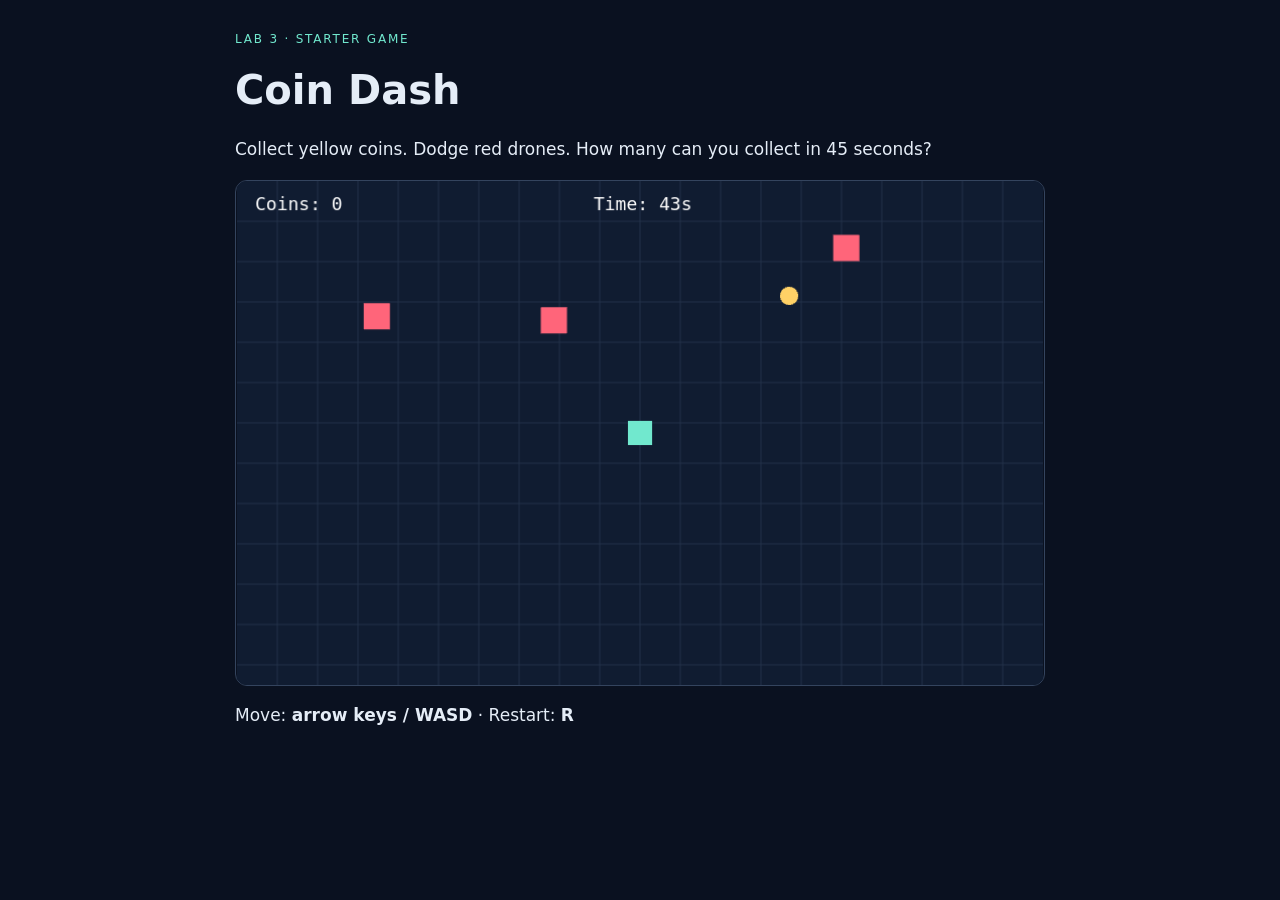
==== index.html @ 7acb4186 "Initial commit" ====
<!doctype html>
<html lang="en">
<head>
<meta charset="utf-8"><meta name="viewport" content="width=device-width,initial-scale=1">
<title>Coin Dash — Lab 3 starter</title>
<link rel="stylesheet" href="style.css">
</head>
<body>
<main>
  <header><p>LAB 3 · STARTER GAME</p><h1>Coin Dash</h1>
  <p>Collect yellow coins. Dodge red drones. How many can you collect in 45 seconds?</p></header>
  <div id="game" aria-label="Coin Dash game. Move with arrow keys or WASD."></div>
  <p>Move: <strong>arrow keys / WASD</strong> · Restart: <strong>R</strong></p>
</main>
<script src="vendor/phaser-3.90.0.min.js"></script>
<script src="settings.js"></script><script src="game.js"></script>
</body>
</html>
---- style.css ----
* { box-sizing: border-box; }
body { margin: 0; background: #0a1120; color: #e5edf7; font: 17px/1.5 system-ui, sans-serif; }
main { max-width: 850px; margin: 30px auto; padding: 0 20px; }
header > p:first-child { color: #71e8ce; font-size: 12px; letter-spacing: .15em; }
h1 { margin: 0; font-size: 40px; }
#game { border: 1px solid #34445e; border-radius: 12px; overflow: hidden; }
canvas { display: block; }
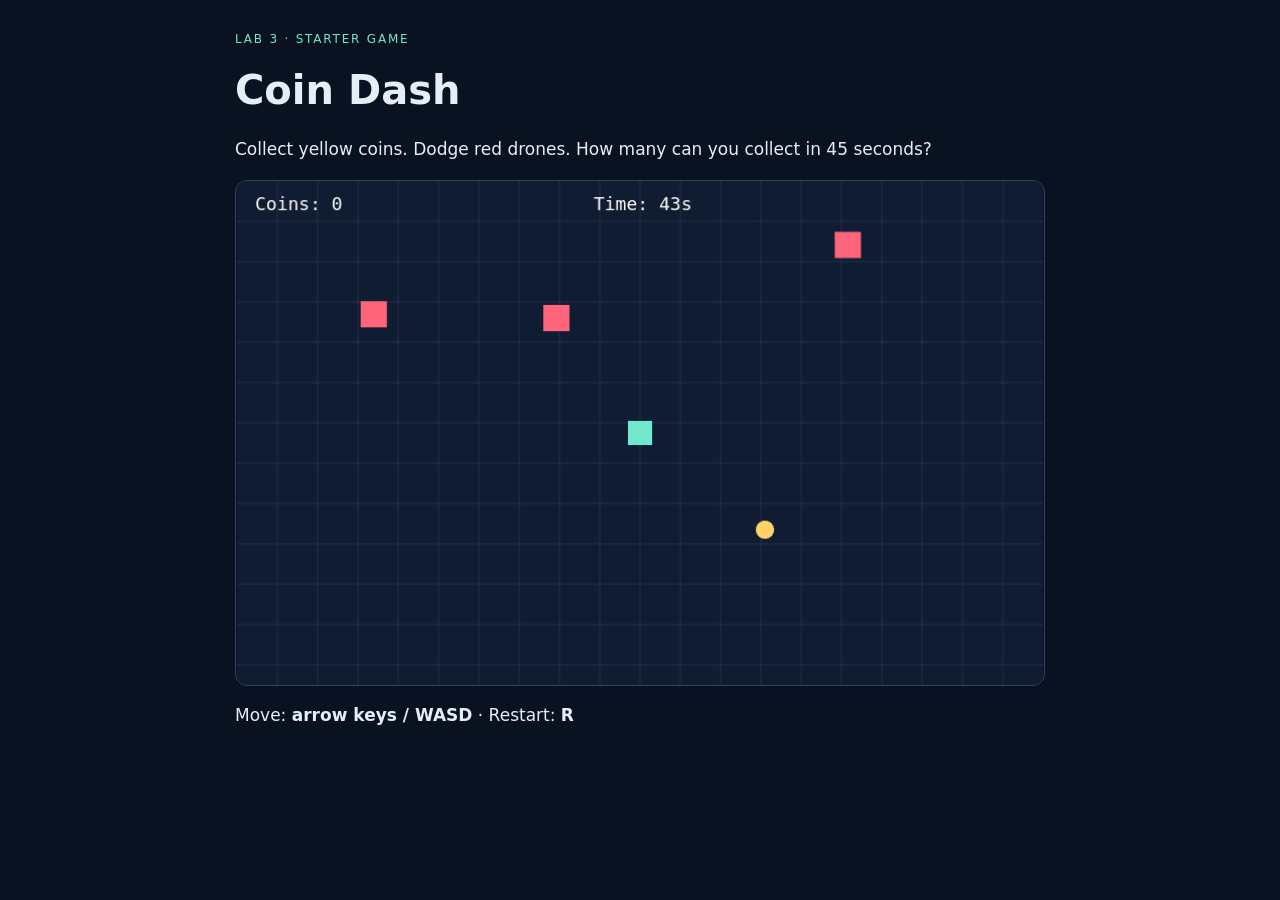
==== commit 9b4e1064: "just cheking Co-Authored-By: Claude Opus 5.5 <noreply@anthropic.com>" ====
--- a/index.html
+++ b/index.html
@@ -1,4 +1,5 @@
 <!doctype html>
+<!-- Edited by Ruth -->
 <html lang="en">
 <head>
 <meta charset="utf-8"><meta name="viewport" content="width=device-width,initial-scale=1">
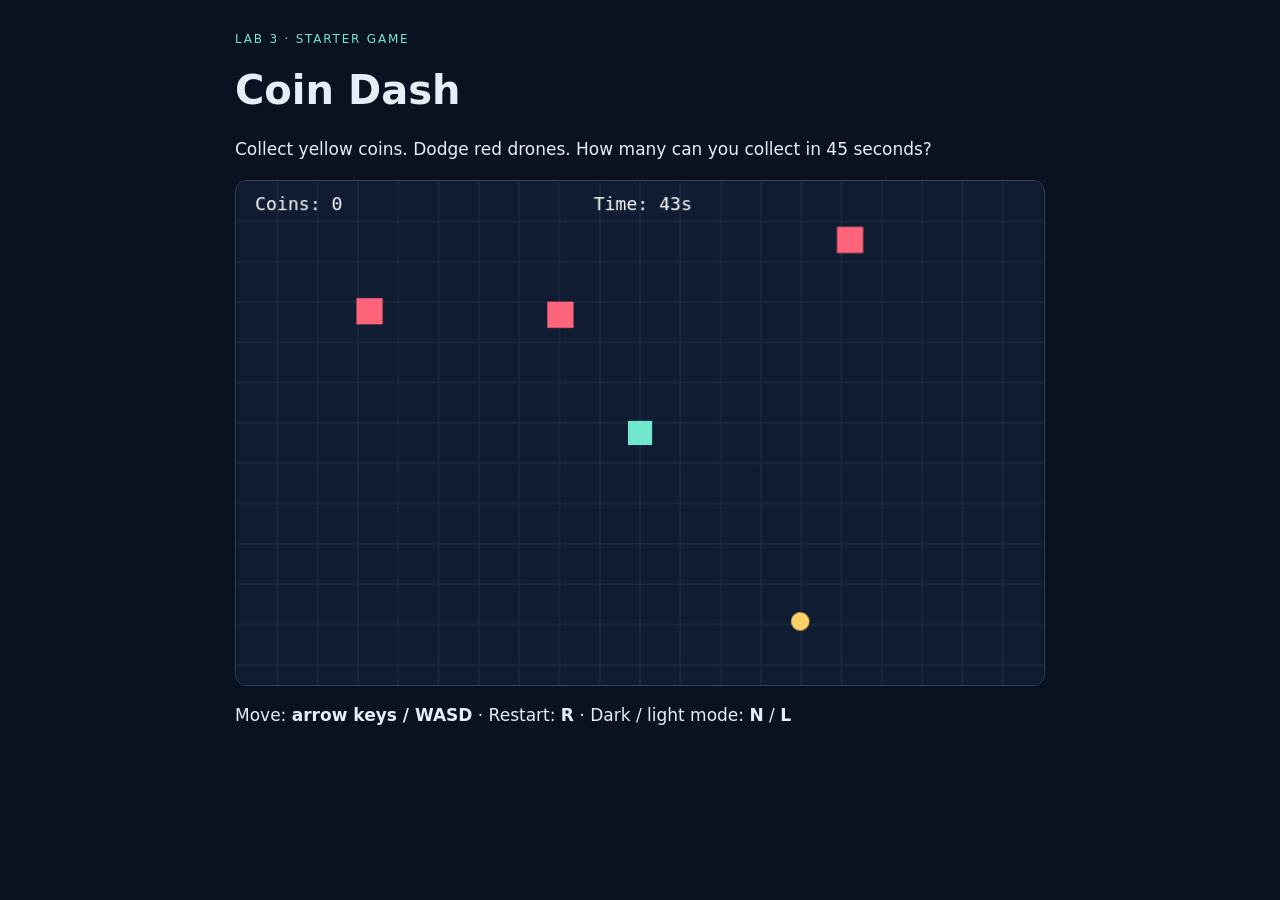
==== commit dff54df9: "Add dark/light mode toggle (N = dark, L = light) Light-mode colors live in settings.js next to the e" ====
--- a/index.html
+++ b/index.html
@@ -11,7 +11,7 @@
   <header><p>LAB 3 · STARTER GAME</p><h1>Coin Dash</h1>
   <p>Collect yellow coins. Dodge red drones. How many can you collect in 45 seconds?</p></header>
   <div id="game" aria-label="Coin Dash game. Move with arrow keys or WASD."></div>
-  <p>Move: <strong>arrow keys / WASD</strong> · Restart: <strong>R</strong></p>
+  <p>Move: <strong>arrow keys / WASD</strong> · Restart: <strong>R</strong> · Dark / light mode: <strong>N</strong> / <strong>L</strong></p>
 </main>
 <script src="vendor/phaser-3.90.0.min.js"></script>
 <script src="settings.js"></script><script src="game.js"></script>
--- a/style.css
+++ b/style.css
@@ -5,3 +5,6 @@
 h1 { margin: 0; font-size: 40px; }
 #game { border: 1px solid #34445e; border-radius: 12px; overflow: hidden; }
 canvas { display: block; }
+body.light { background: #f6f8fb; color: #132036; }
+body.light header > p:first-child { color: #0f8a74; }
+body.light #game { border-color: #c3cddb; }
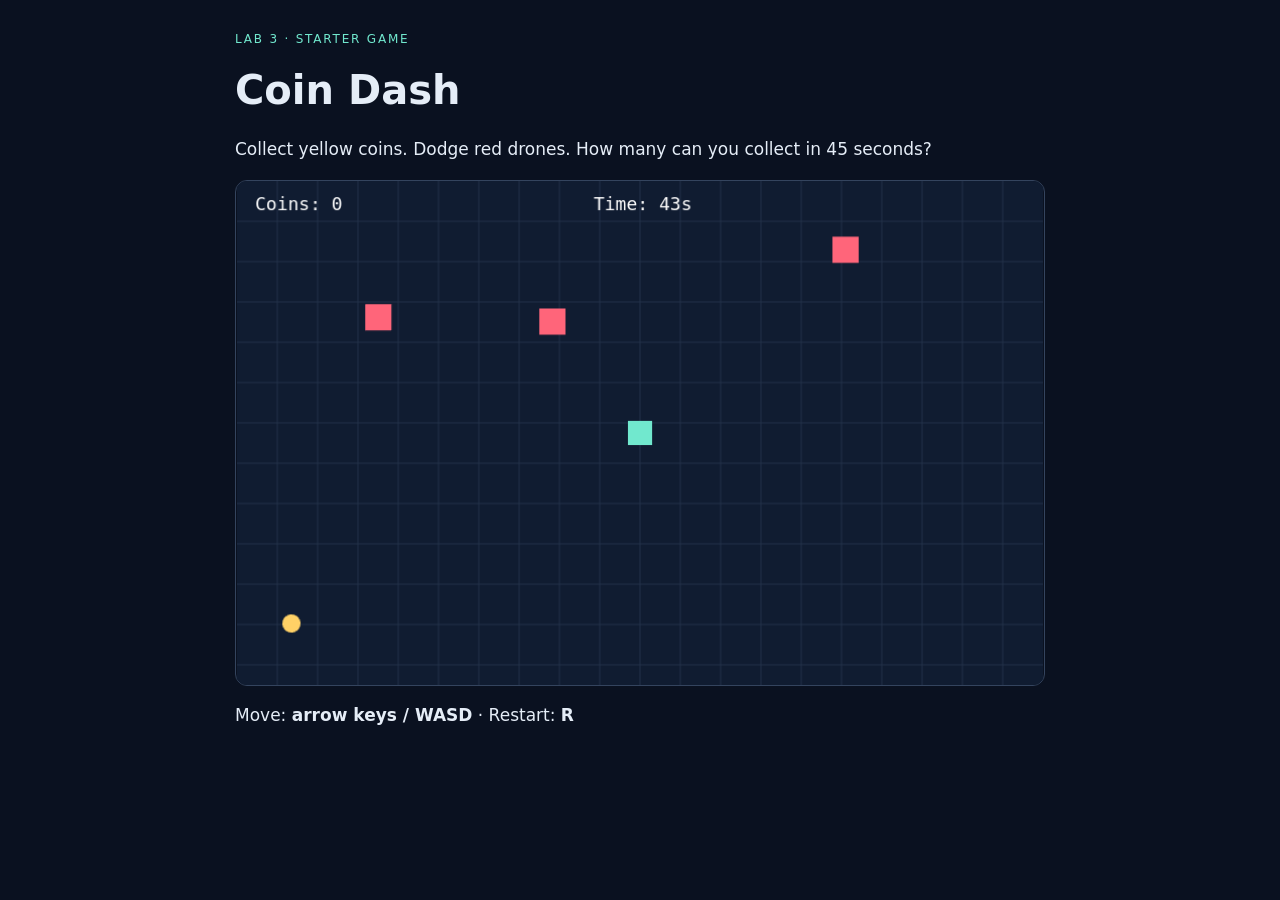
==== commit e222a051: "Add Web Audio sound effects for coin pickup and drone hit Retro 8-bit style, synthesized at runtime " ====
--- a/index.html
+++ b/index.html
@@ -11,9 +11,9 @@
   <header><p>LAB 3 · STARTER GAME</p><h1>Coin Dash</h1>
   <p>Collect yellow coins. Dodge red drones. How many can you collect in 45 seconds?</p></header>
   <div id="game" aria-label="Coin Dash game. Move with arrow keys or WASD."></div>
-  <p>Move: <strong>arrow keys / WASD</strong> · Restart: <strong>R</strong> · Dark / light mode: <strong>N</strong> / <strong>L</strong></p>
+  <p>Move: <strong>arrow keys / WASD</strong> · Restart: <strong>R</strong></p>
 </main>
 <script src="vendor/phaser-3.90.0.min.js"></script>
-<script src="settings.js"></script><script src="game.js"></script>
+<script src="settings.js"></script><script src="sounds.js"></script><script src="game.js"></script>
 </body>
 </html>
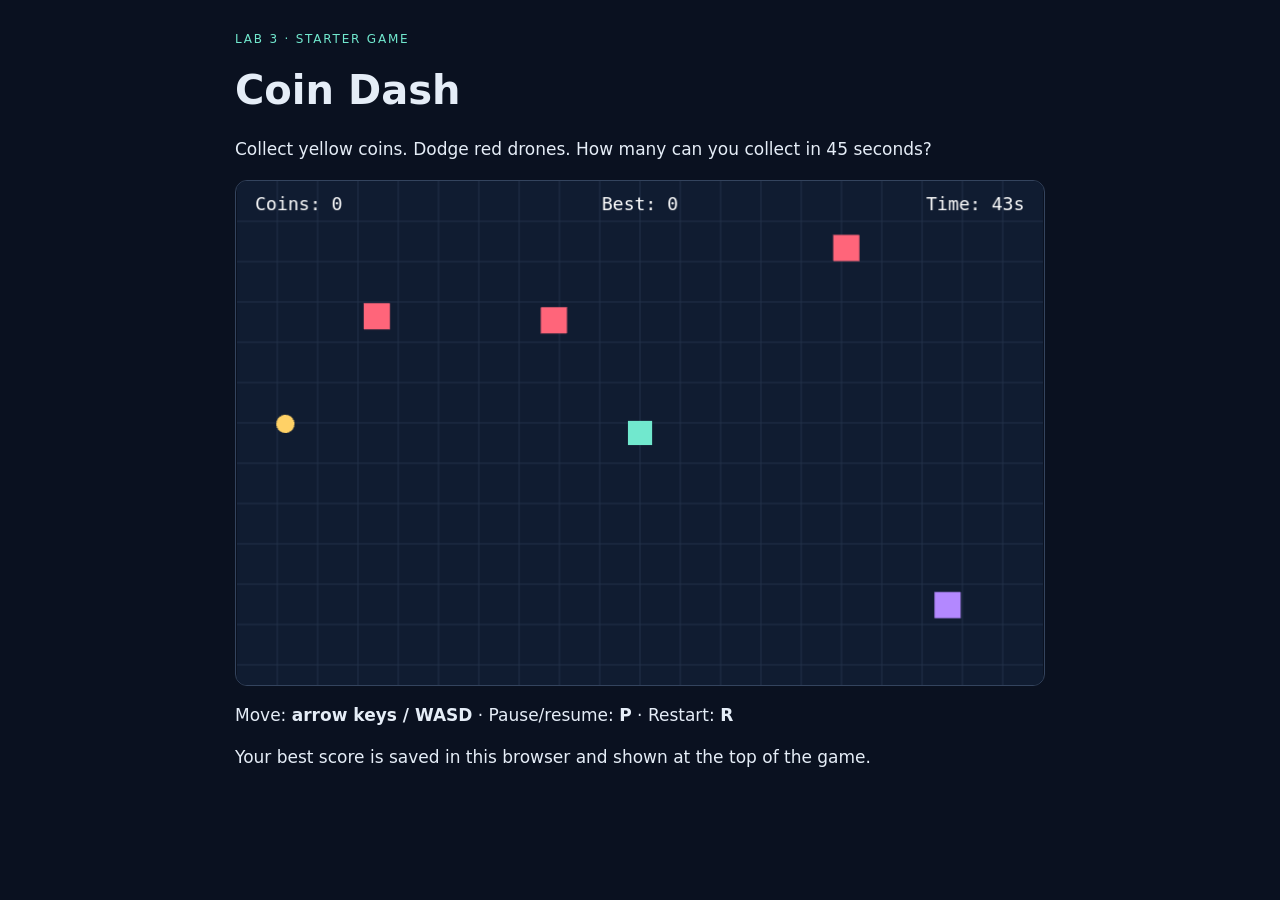
==== commit 1c1b54dc: "Document pause (P) and persistent high score Co-Authored-By: Claude Opus 5.5 <noreply@anthropic.com>" ====
--- a/index.html
+++ b/index.html
@@ -10,10 +10,11 @@
 <main>
   <header><p>LAB 3 · STARTER GAME</p><h1>Coin Dash</h1>
   <p>Collect yellow coins. Dodge red drones. How many can you collect in 45 seconds?</p></header>
-  <div id="game" aria-label="Coin Dash game. Move with arrow keys or WASD."></div>
-  <p>Move: <strong>arrow keys / WASD</strong> · Restart: <strong>R</strong></p>
+  <div id="game" aria-label="Coin Dash game. Move with arrow keys or WASD, pause with P."></div>
+  <p>Move: <strong>arrow keys / WASD</strong> · Pause/resume: <strong>P</strong> · Restart: <strong>R</strong></p>
+  <p>Your best score is saved in this browser and shown at the top of the game.</p>
 </main>
 <script src="vendor/phaser-3.90.0.min.js"></script>
-<script src="settings.js"></script><script src="sounds.js"></script><script src="game.js"></script>
+<script src="settings.js"></script><script src="game.js"></script>
 </body>
 </html>
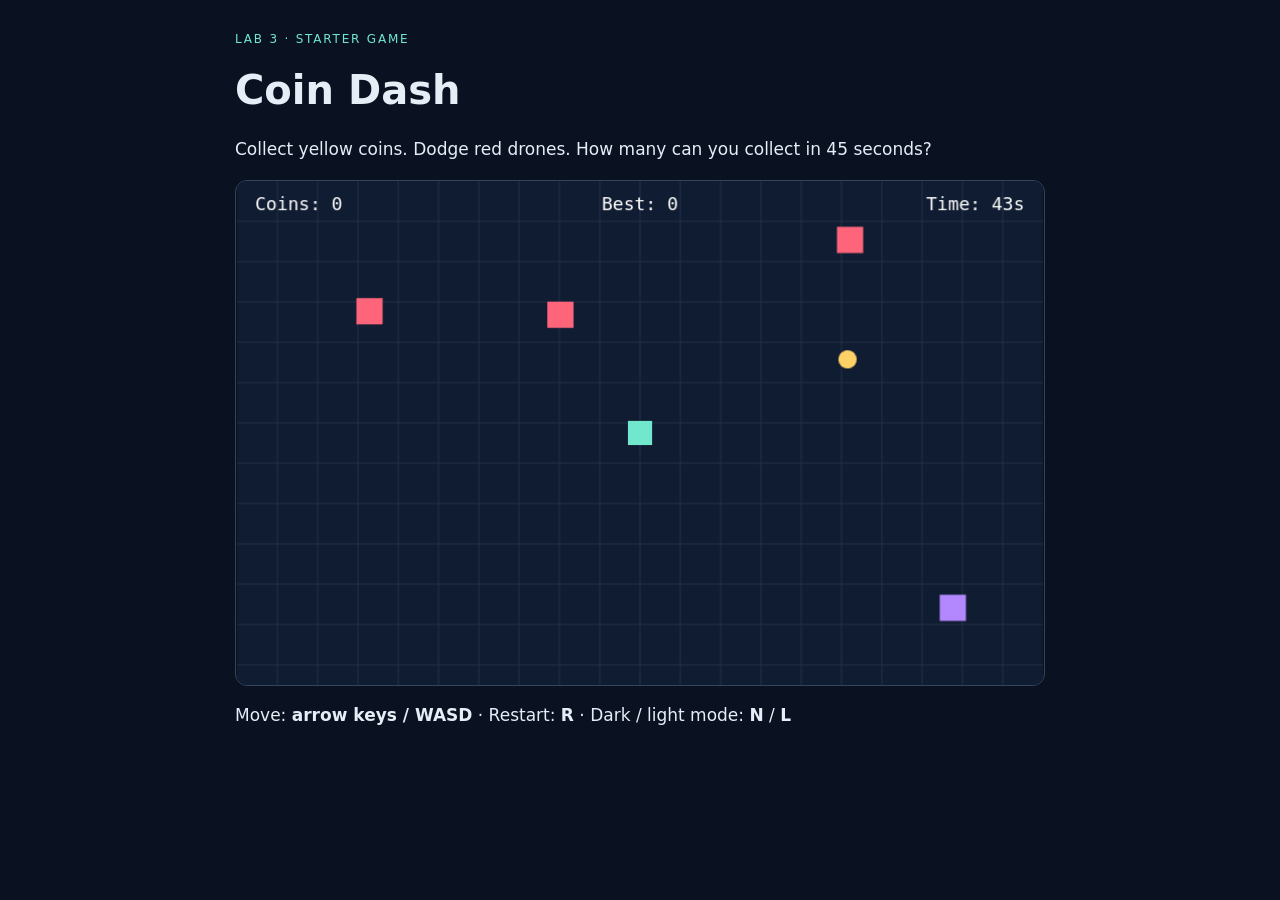
==== commit 2c113576: "Merge remote-tracking branch 'origin/ruth/dark-mode' # Conflicts: #	game.js #	settings.js" ====
--- a/index.html
+++ b/index.html
@@ -10,11 +10,10 @@
 <main>
   <header><p>LAB 3 · STARTER GAME</p><h1>Coin Dash</h1>
   <p>Collect yellow coins. Dodge red drones. How many can you collect in 45 seconds?</p></header>
-  <div id="game" aria-label="Coin Dash game. Move with arrow keys or WASD, pause with P."></div>
-  <p>Move: <strong>arrow keys / WASD</strong> · Pause/resume: <strong>P</strong> · Restart: <strong>R</strong></p>
-  <p>Your best score is saved in this browser and shown at the top of the game.</p>
+  <div id="game" aria-label="Coin Dash game. Move with arrow keys or WASD."></div>
+  <p>Move: <strong>arrow keys / WASD</strong> · Restart: <strong>R</strong> · Dark / light mode: <strong>N</strong> / <strong>L</strong></p>
 </main>
 <script src="vendor/phaser-3.90.0.min.js"></script>
-<script src="settings.js"></script><script src="game.js"></script>
+<script src="settings.js"></script><script src="sounds.js"></script><script src="game.js"></script>
 </body>
 </html>
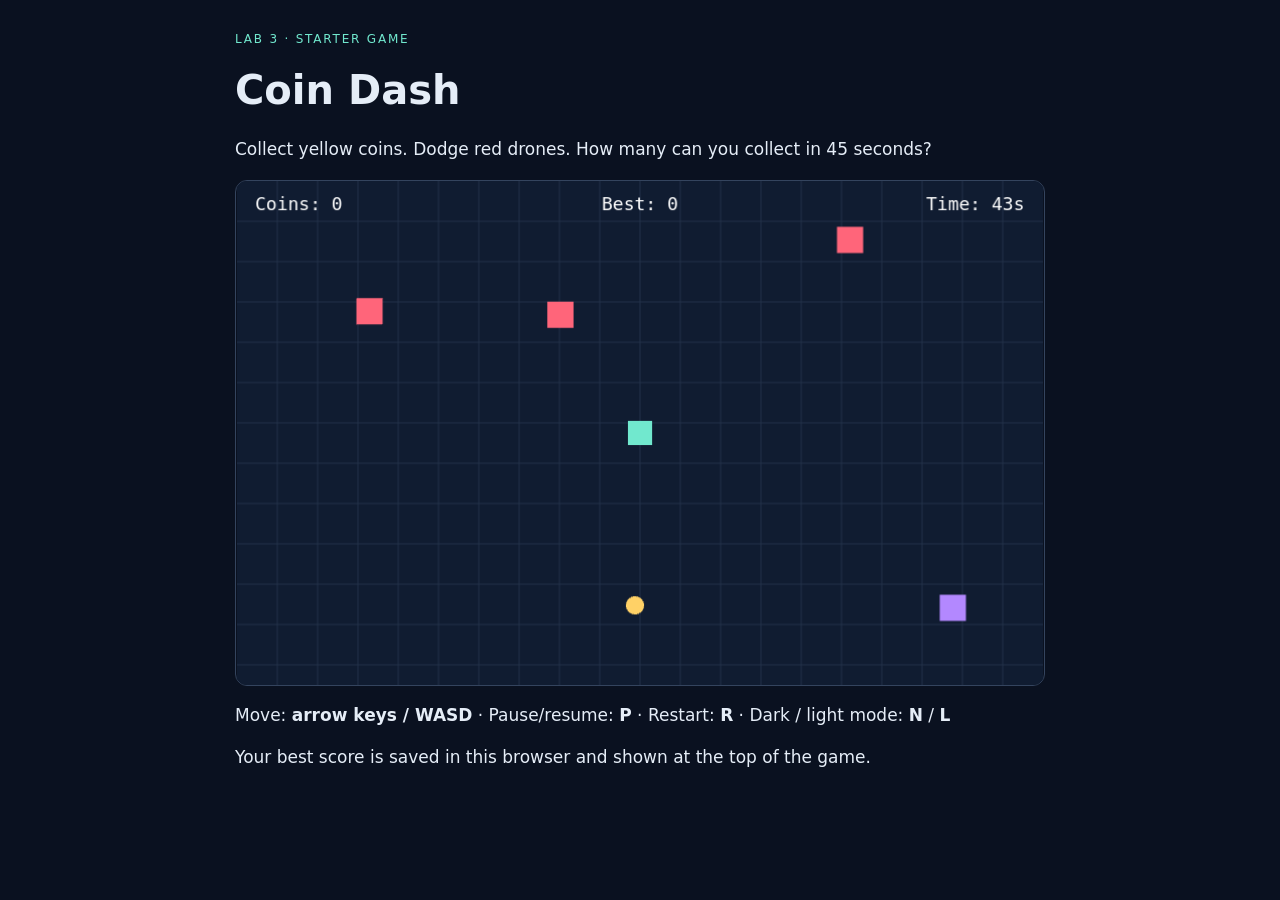
==== commit d0184f99: "Merge remote-tracking branch 'origin/main' # Conflicts: #	index.html #	settings.js" ====
--- a/index.html
+++ b/index.html
@@ -10,8 +10,9 @@
 <main>
   <header><p>LAB 3 · STARTER GAME</p><h1>Coin Dash</h1>
   <p>Collect yellow coins. Dodge red drones. How many can you collect in 45 seconds?</p></header>
-  <div id="game" aria-label="Coin Dash game. Move with arrow keys or WASD."></div>
-  <p>Move: <strong>arrow keys / WASD</strong> · Restart: <strong>R</strong> · Dark / light mode: <strong>N</strong> / <strong>L</strong></p>
+  <div id="game" aria-label="Coin Dash game. Move with arrow keys or WASD, pause with P."></div>
+  <p>Move: <strong>arrow keys / WASD</strong> · Pause/resume: <strong>P</strong> · Restart: <strong>R</strong> · Dark / light mode: <strong>N</strong> / <strong>L</strong></p>
+  <p>Your best score is saved in this browser and shown at the top of the game.</p>
 </main>
 <script src="vendor/phaser-3.90.0.min.js"></script>
 <script src="settings.js"></script><script src="sounds.js"></script><script src="game.js"></script>
